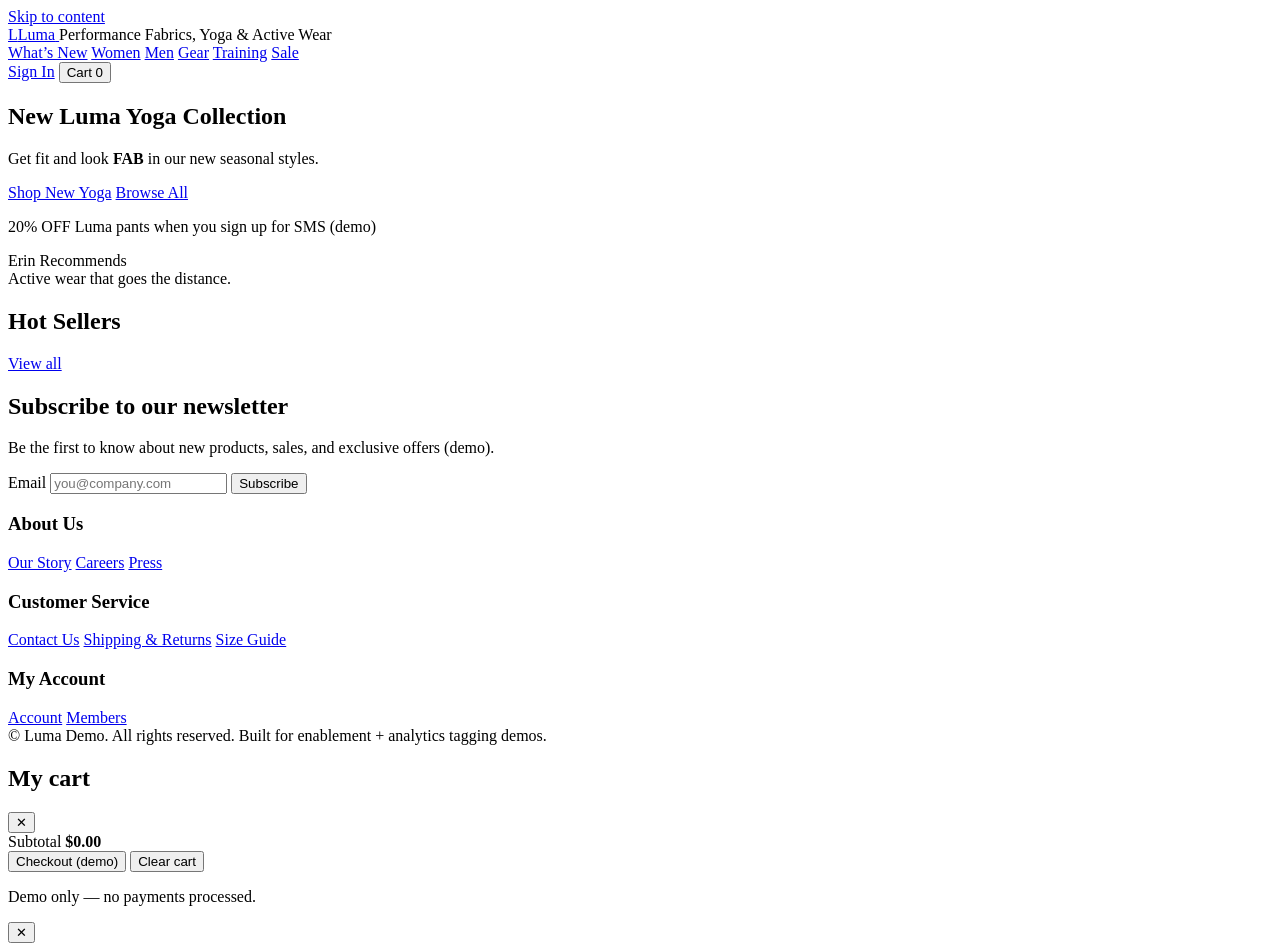
==== index.html @ b7f825a1 "Add initial HTML structure for Luma Demo Store" ====
<!doctype html>
<html lang="en">
<head>
  <meta charset="utf-8" />
  <meta name="viewport" content="width=device-width, initial-scale=1" />
  <title>Luma-style Demo Store</title>
  <link rel="stylesheet" href="./assets/styles.css" />
  <script defer src="./assets/data.js"></script>
  <script defer src="./assets/app.js"></script>
</head>
<body>
  <a class="skip-link" href="#main">Skip to content</a>

  <header class="header">
    <div class="topbar">
      <div class="brand">
        <a href="./index.html" class="logo" aria-label="Home">
          <span class="logo-mark">L</span><span class="logo-text">Luma</span>
        </a>
        <span class="tagline">Performance Fabrics, Yoga &amp; Active Wear</span>
      </div>

      <nav class="nav" aria-label="Primary">
        <a href="./products.html?cat=what%27s%20new">What’s New</a>
        <a href="./products.html?cat=women">Women</a>
        <a href="./products.html?cat=men">Men</a>
        <a href="./products.html?cat=gear">Gear</a>
        <a href="./products.html?cat=training">Training</a>
        <a href="./products.html?cat=sale" class="pill">Sale</a>
      </nav>

      <div class="actions">
        <a class="link" href="./signin.html">Sign In</a>
        <button class="cart-btn" type="button" data-open-cart>
          Cart <span class="cart-count" data-cart-count>0</span>
        </button>
      </div>
    </div>
  </header>

  <main id="main" class="main">
    <section class="hero">
      <div class="hero-content">
        <h1>New Luma Yoga Collection</h1>
        <p>Get fit and look <strong>FAB</strong> in our new seasonal styles.</p>
        <div class="hero-cta">
          <a class="btn primary" href="./products.html?cat=what%27s%20new">Shop New Yoga</a>
          <a class="btn" href="./products.html">Browse All</a>
        </div>
        <p class="hero-note">
          20% OFF Luma pants when you sign up for SMS (demo)
        </p>
      </div>
      <div class="hero-art" aria-hidden="true">
        <div class="blob"></div>
        <div class="card-sample">
          <div class="card-sample-title">Erin Recommends</div>
          <div class="card-sample-body">Active wear that goes the distance.</div>
        </div>
      </div>
    </section>

    <section class="section">
      <div class="section-head">
        <h2>Hot Sellers</h2>
        <a class="link" href="./products.html">View all</a>
      </div>

      <div class="grid" data-featured-grid></div>
    </section>

    <section class="section newsletter">
      <div>
        <h2>Subscribe to our newsletter</h2>
        <p>Be the first to know about new products, sales, and exclusive offers (demo).</p>
      </div>
      <form class="form-inline" data-newsletter>
        <label class="sr-only" for="email">Email</label>
        <input id="email" name="email" type="email" placeholder="you@company.com" required />
        <button class="btn primary" type="submit">Subscribe</button>
      </form>
      <p class="form-msg" data-newsletter-msg role="status" aria-live="polite"></p>
    </section>
  </main>

  <footer class="footer">
    <div class="footer-cols">
      <div>
        <h3>About Us</h3>
        <a href="#">Our Story</a>
        <a href="#">Careers</a>
        <a href="#">Press</a>
      </div>
      <div>
        <h3>Customer Service</h3>
        <a href="#">Contact Us</a>
        <a href="#">Shipping &amp; Returns</a>
        <a href="#">Size Guide</a>
      </div>
      <div>
        <h3>My Account</h3>
        <a href="./signin.html">Account</a>
        <a href="./members.html">Members</a>
      </div>
    </div>
    <div class="footer-bottom">
      <span>© <span data-year></span> Luma Demo. All rights reserved.</span>
      <span class="muted">Built for enablement + analytics tagging demos.</span>
    </div>
  </footer>

  <!-- Cart Drawer -->
  <aside class="drawer" data-cart-drawer aria-label="Shopping cart" aria-hidden="true">
    <div class="drawer-panel">
      <div class="drawer-head">
        <h2>My cart</h2>
        <button class="icon-btn" type="button" data-close-cart aria-label="Close cart">✕</button>
      </div>
      <div class="drawer-body" data-cart-items></div>
      <div class="drawer-foot">
        <div class="row">
          <span>Subtotal</span>
          <strong data-cart-subtotal>$0.00</strong>
        </div>
        <button class="btn primary full" type="button" data-checkout>Checkout (demo)</button>
        <button class="btn full" type="button" data-clear-cart>Clear cart</button>
        <p class="muted small">Demo only — no payments processed.</p>
      </div>
    </div>
    <div class="drawer-backdrop" data-close-cart tabindex="-1" aria-hidden="true"></div>
  </aside>

  <!-- Quick View Modal -->
  <div class="modal" data-modal aria-hidden="true">
    <div class="modal-panel" role="dialog" aria-modal="true" aria-label="Product details">
      <button class="icon-btn modal-close" type="button" data-modal-close aria-label="Close">✕</button>
      <div class="modal-content" data-modal-content></div>
    </div>
    <div class="modal-backdrop" data-modal-close tabindex="-1" aria-hidden="true"></div>
  </div>
</body>
</html>
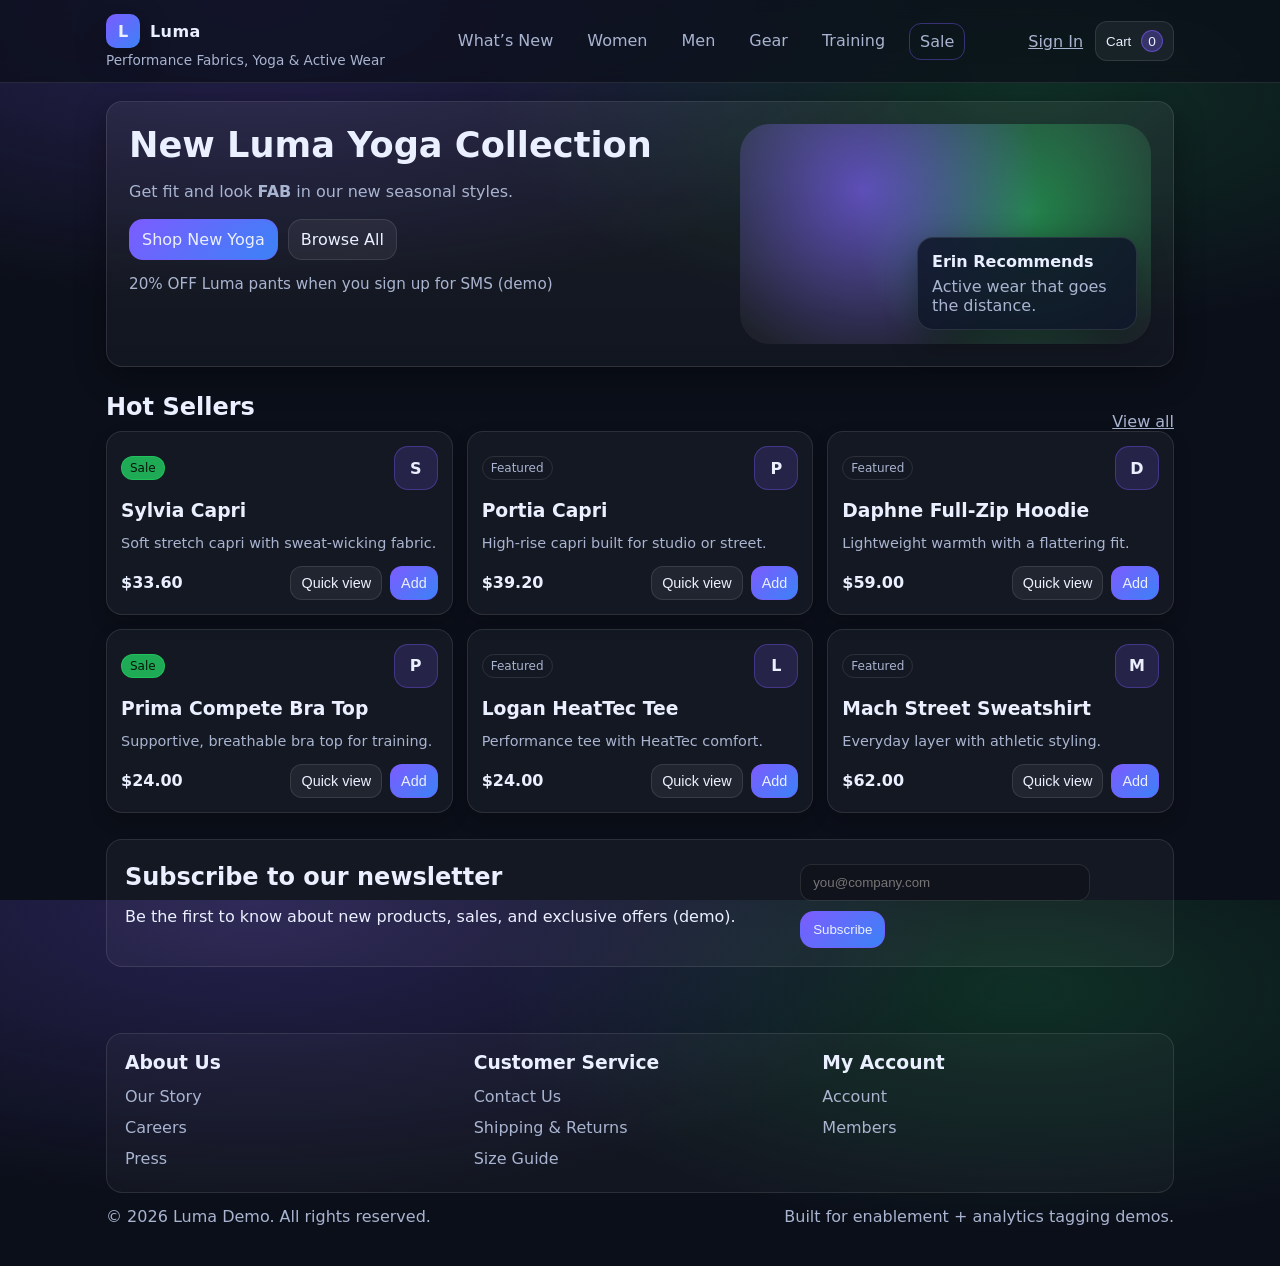
==== commit 6bbcedd9: "Add Adobe Launch script for development" ====
--- a/index.html
+++ b/index.html
@@ -4,6 +4,8 @@
   <meta charset="utf-8" />
   <meta name="viewport" content="width=device-width, initial-scale=1" />
   <title>Luma-style Demo Store</title>
+  <!-- Adobe Launch (Development) -->
+<script src="https://assets.adobedtm.com/b571b7f9ddbe/d3e531d2d643/launch-b4edbf5eb0ee-development.min.js" async></script>
   <link rel="stylesheet" href="./assets/styles.css" />
   <script defer src="./assets/data.js"></script>
   <script defer src="./assets/app.js"></script>
--- a/assets/styles.css
+++ b/assets/styles.css
@@ -0,0 +1,310 @@
+:root{
+  --bg:#0b0f19;
+  --panel:#0f1629;
+  --card:#121b33;
+  --text:#eaf0ff;
+  --muted:#a9b4d0;
+  --brand:#7c5cff;
+  --brand2:#22c55e;
+  --danger:#ef4444;
+  --border:rgba(255,255,255,.10);
+  --shadow: 0 10px 30px rgba(0,0,0,.35);
+  --radius:16px;
+}
+
+*{box-sizing:border-box}
+html,body{height:100%}
+body{
+  margin:0;
+  font-family: ui-sans-serif, system-ui, -apple-system, Segoe UI, Roboto, Arial, "Apple Color Emoji","Segoe UI Emoji";
+  background: radial-gradient(1200px 500px at 20% 0%, rgba(124,92,255,.25), transparent 60%),
+              radial-gradient(900px 400px at 80% 10%, rgba(34,197,94,.18), transparent 60%),
+              var(--bg);
+  color:var(--text);
+}
+
+a{color:inherit; text-decoration:none}
+a.link{color:var(--muted); text-decoration:underline}
+a.link:hover{color:var(--text)}
+.muted{color:var(--muted)}
+.small{font-size:.9rem}
+.right{text-align:right}
+.h2{font-size:1.7rem;margin:0}
+
+.skip-link{
+  position:absolute; left:-999px; top:0;
+}
+.skip-link:focus{left:12px; top:12px; background:#fff; color:#000; padding:8px 10px; border-radius:10px}
+
+.header{
+  position:sticky; top:0; z-index:20;
+  background: rgba(11,15,25,.70);
+  backdrop-filter: blur(10px);
+  border-bottom:1px solid var(--border);
+}
+
+.topbar{
+  max-width:1100px; margin:0 auto;
+  padding:14px 16px;
+  display:flex; gap:16px; align-items:center; justify-content:space-between;
+}
+
+.brand{display:flex; flex-direction:column; gap:4px; min-width:220px}
+.logo{display:inline-flex; align-items:center; gap:10px; font-weight:700}
+.logo-mark{
+  width:34px; height:34px; display:grid; place-items:center;
+  border-radius:10px; background: linear-gradient(135deg, var(--brand), #3b82f6);
+  box-shadow: var(--shadow);
+}
+.logo-text{letter-spacing:.4px}
+.tagline{color:var(--muted); font-size:.85rem}
+
+.nav{display:flex; gap:14px; flex-wrap:wrap; justify-content:center}
+.nav a{
+  color:var(--muted);
+  padding:8px 10px; border-radius:12px;
+}
+.nav a:hover{color:var(--text); background:rgba(255,255,255,.06)}
+.pill{border:1px solid rgba(124,92,255,.4); color:var(--text)}
+
+.actions{display:flex; align-items:center; gap:12px}
+.cart-btn{
+  border:1px solid var(--border);
+  background:rgba(255,255,255,.06);
+  color:var(--text);
+  padding:8px 10px;
+  border-radius:12px;
+  cursor:pointer;
+}
+.cart-count{
+  margin-left:6px;
+  display:inline-grid; place-items:center;
+  min-width:22px; height:22px;
+  border-radius:999px;
+  background:rgba(124,92,255,.30);
+  border:1px solid rgba(124,92,255,.55);
+  font-size:.85rem;
+}
+
+.main{max-width:1100px; margin:0 auto; padding:18px 16px 40px}
+.section{margin-top:26px}
+.section-head{display:flex; align-items:end; justify-content:space-between; gap:12px}
+.section h2{margin:0 0 10px}
+
+.hero{
+  display:grid; grid-template-columns: 1.3fr .9fr;
+  gap:18px;
+  padding:22px;
+  border:1px solid var(--border);
+  border-radius: var(--radius);
+  background: linear-gradient(180deg, rgba(255,255,255,.06), rgba(255,255,255,.03));
+  box-shadow: var(--shadow);
+}
+.hero h1{margin:0; font-size:2.2rem}
+.hero p{color:var(--muted); line-height:1.4}
+.hero-cta{display:flex; gap:10px; margin-top:12px; flex-wrap:wrap}
+.hero-note{margin-top:14px; font-size:.95rem}
+.hero-art{position:relative; min-height:220px}
+.blob{
+  position:absolute; inset:0;
+  border-radius: 30px;
+  background: radial-gradient(circle at 30% 30%, rgba(124,92,255,.65), transparent 55%),
+              radial-gradient(circle at 70% 40%, rgba(34,197,94,.55), transparent 55%),
+              rgba(255,255,255,.05);
+  filter: blur(0px);
+}
+.card-sample{
+  position:absolute; right:14px; bottom:14px;
+  width:220px;
+  padding:14px;
+  border-radius: 16px;
+  background: rgba(15,22,41,.85);
+  border:1px solid var(--border);
+  box-shadow: var(--shadow);
+}
+.card-sample-title{font-weight:700}
+.card-sample-body{color:var(--muted); margin-top:6px}
+
+.grid{
+  display:grid;
+  grid-template-columns: repeat(3, 1fr);
+  gap:14px;
+}
+.product{
+  border:1px solid var(--border);
+  background: rgba(255,255,255,.04);
+  border-radius: 16px;
+  padding:14px;
+  box-shadow: 0 8px 18px rgba(0,0,0,.2);
+}
+.product-top{display:flex; justify-content:space-between; align-items:center}
+.product-img{
+  width:44px; height:44px; border-radius:14px;
+  display:grid; place-items:center;
+  background: rgba(124,92,255,.18);
+  border:1px solid rgba(124,92,255,.35);
+  font-weight:800;
+}
+.product-name{margin:10px 0 6px}
+.product-row{display:flex; align-items:center; justify-content:space-between; gap:10px; margin-top:10px}
+.product-actions{display:flex; gap:8px}
+
+.badge{
+  font-size:.75rem;
+  padding:4px 8px;
+  border-radius:999px;
+  border:1px solid var(--border);
+  color:var(--muted);
+}
+.badge.sale{
+  color:#07140a;
+  background: rgba(34,197,94,.85);
+  border-color: rgba(34,197,94,.9);
+}
+
+.btn{
+  border:1px solid var(--border);
+  background: rgba(255,255,255,.06);
+  color:var(--text);
+  padding:10px 12px;
+  border-radius: 14px;
+  cursor:pointer;
+}
+.btn:hover{background:rgba(255,255,255,.10)}
+.btn.primary{
+  background: linear-gradient(135deg, var(--brand), #3b82f6);
+  border-color: rgba(124,92,255,.55);
+}
+.btn.primary:hover{filter:brightness(1.05)}
+.btn.sm{padding:8px 10px; border-radius:12px; font-size:.9rem}
+.btn.full{width:100%}
+
+.filters{
+  margin-top:12px;
+  display:grid;
+  grid-template-columns: 1.3fr .8fr .8fr;
+  gap:12px;
+}
+input, select{
+  width:100%;
+  margin-top:6px;
+  padding:10px 12px;
+  border-radius: 12px;
+  border:1px solid var(--border);
+  background: rgba(0,0,0,.20);
+  color:var(--text);
+}
+
+.newsletter{
+  display:flex; align-items:center; justify-content:space-between; gap:14px;
+  padding:18px;
+  border:1px solid var(--border);
+  border-radius: var(--radius);
+  background: rgba(255,255,255,.04);
+}
+.form-inline{display:flex; gap:10px; align-items:center; flex-wrap:wrap}
+.form-msg{margin:8px 0 0; color:var(--brand2)}
+
+.footer{
+  max-width:1100px; margin:0 auto;
+  padding:26px 16px 40px;
+  color:var(--muted);
+}
+.footer.compact{padding-top:18px}
+.footer-cols{
+  display:grid; grid-template-columns: repeat(3, 1fr);
+  gap:16px;
+  padding:18px;
+  border:1px solid var(--border);
+  border-radius: var(--radius);
+  background: rgba(255,255,255,.03);
+}
+.footer h3{margin:0 0 8px; color:var(--text)}
+.footer a{display:block; padding:6px 0; color:var(--muted)}
+.footer a:hover{color:var(--text)}
+.footer-bottom{
+  display:flex; justify-content:space-between; gap:12px; flex-wrap:wrap;
+  margin-top:14px;
+}
+
+.drawer{
+  position:fixed; inset:0; display:none;
+}
+.drawer.open{display:block}
+.drawer-panel{
+  position:absolute; right:0; top:0; height:100%;
+  width:min(420px, 92vw);
+  background: rgba(15,22,41,.98);
+  border-left:1px solid var(--border);
+  box-shadow: var(--shadow);
+  display:flex; flex-direction:column;
+}
+.drawer-backdrop{
+  position:absolute; inset:0; background: rgba(0,0,0,.45);
+}
+.drawer-head, .drawer-foot{padding:14px; border-bottom:1px solid var(--border)}
+.drawer-foot{border-top:1px solid var(--border); border-bottom:none; margin-top:auto}
+.drawer-body{padding:14px; overflow:auto}
+.icon-btn{
+  border:1px solid var(--border);
+  background: rgba(255,255,255,.06);
+  color:var(--text);
+  border-radius: 12px;
+  padding:8px 10px;
+  cursor:pointer;
+}
+.cart-item{
+  display:flex; justify-content:space-between; gap:12px;
+  padding:12px;
+  border:1px solid var(--border);
+  border-radius: 14px;
+  background: rgba(255,255,255,.03);
+  margin-bottom:10px;
+}
+.cart-name{font-weight:700}
+.cart-controls{display:flex; flex-direction:column; gap:8px; align-items:flex-end}
+.link.danger{color: var(--danger); text-decoration:underline; border:none; background:none; padding:0; cursor:pointer}
+
+.row{display:flex; align-items:center; justify-content:space-between}
+.gap{gap:10px}
+.sr-only{position:absolute; left:-9999px}
+
+.modal{position:fixed; inset:0; display:none}
+.modal.open{display:block}
+.modal-backdrop{position:absolute; inset:0; background: rgba(0,0,0,.55)}
+.modal-panel{
+  position:absolute; left:50%; top:50%;
+  transform: translate(-50%,-50%);
+  width:min(560px, 92vw);
+  background: rgba(15,22,41,.98);
+  border:1px solid var(--border);
+  border-radius: var(--radius);
+  box-shadow: var(--shadow);
+  padding:18px;
+}
+.modal-close{position:absolute; right:14px; top:14px}
+
+.auth{
+  max-width:520px; margin:30px auto 0;
+}
+.card{
+  margin-top:12px;
+  padding:16px;
+  border-radius: var(--radius);
+  border:1px solid var(--border);
+  background: rgba(255,255,255,.04);
+  box-shadow: var(--shadow);
+}
+.two-col{display:grid; grid-template-columns:1fr 1fr; gap:12px}
+.table{width:100%; border-collapse:collapse}
+.table th,.table td{padding:10px; border-bottom:1px solid var(--border)}
+@media (max-width: 920px){
+  .hero{grid-template-columns: 1fr}
+  .grid{grid-template-columns: repeat(2,1fr)}
+  .filters{grid-template-columns: 1fr}
+  .footer-cols{grid-template-columns:1fr}
+}
+@media (max-width: 520px){
+  .grid{grid-template-columns: 1fr}
+  .brand{min-width:auto}
+}
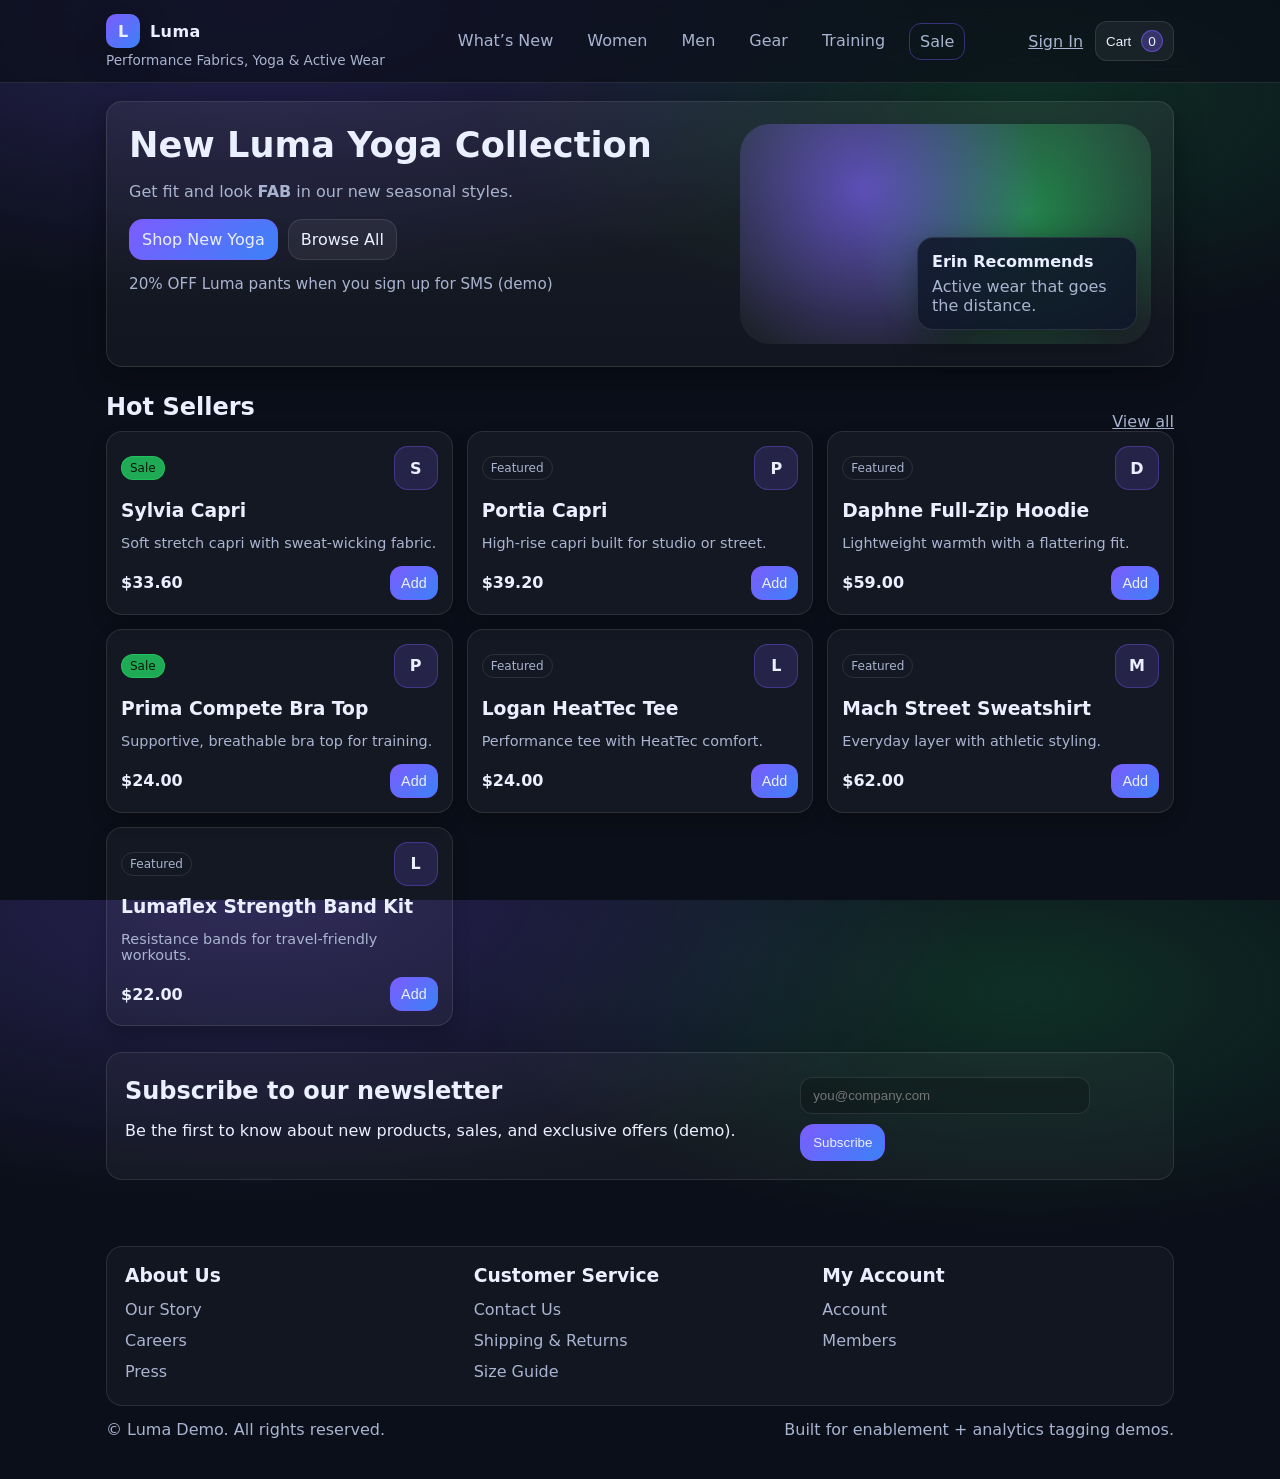
==== commit b9f170fe: "Add hidden product badge section to index.html" ====
--- a/index.html
+++ b/index.html
@@ -4,8 +4,15 @@
   <meta charset="utf-8" />
   <meta name="viewport" content="width=device-width, initial-scale=1" />
   <title>Luma-style Demo Store</title>
+  <script>
+  window.adobeDataLayer = window.adobeDataLayer || [];
+  window.track = function(event, data) {
+    window.adobeDataLayer.push({ event, ...data, ts: Date.now() });
+  };
+</script>
+
   <!-- Adobe Launch (Development) -->
-<script src="https://assets.adobedtm.com/b571b7f9ddbe/d3e531d2d643/launch-b4edbf5eb0ee-development.min.js" async></script>
+<script src="https://assets.adobedtm.com/b571b7f9ddbe/4fd45f37e910/launch-d61d2b24378b-development.min.js" async></script>
   <link rel="stylesheet" href="./assets/styles.css" />
   <script defer src="./assets/data.js"></script>
   <script defer src="./assets/app.js"></script>
@@ -53,7 +60,7 @@
           20% OFF Luma pants when you sign up for SMS (demo)
         </p>
       </div>
-      <div class="hero-art" aria-hidden="true">
+      <div id="hero-art" data-decision-scope="hp.hero.art" class="hero-art" aria-hidden="true">
         <div class="blob"></div>
         <div class="card-sample">
           <div class="card-sample-title">Erin Recommends</div>
@@ -67,7 +74,8 @@
         <h2>Hot Sellers</h2>
         <a class="link" href="./products.html">View all</a>
       </div>
-
+<div id="index-top-seller" class="product-badge" hidden>
+</div>
       <div class="grid" data-featured-grid></div>
     </section>
 
